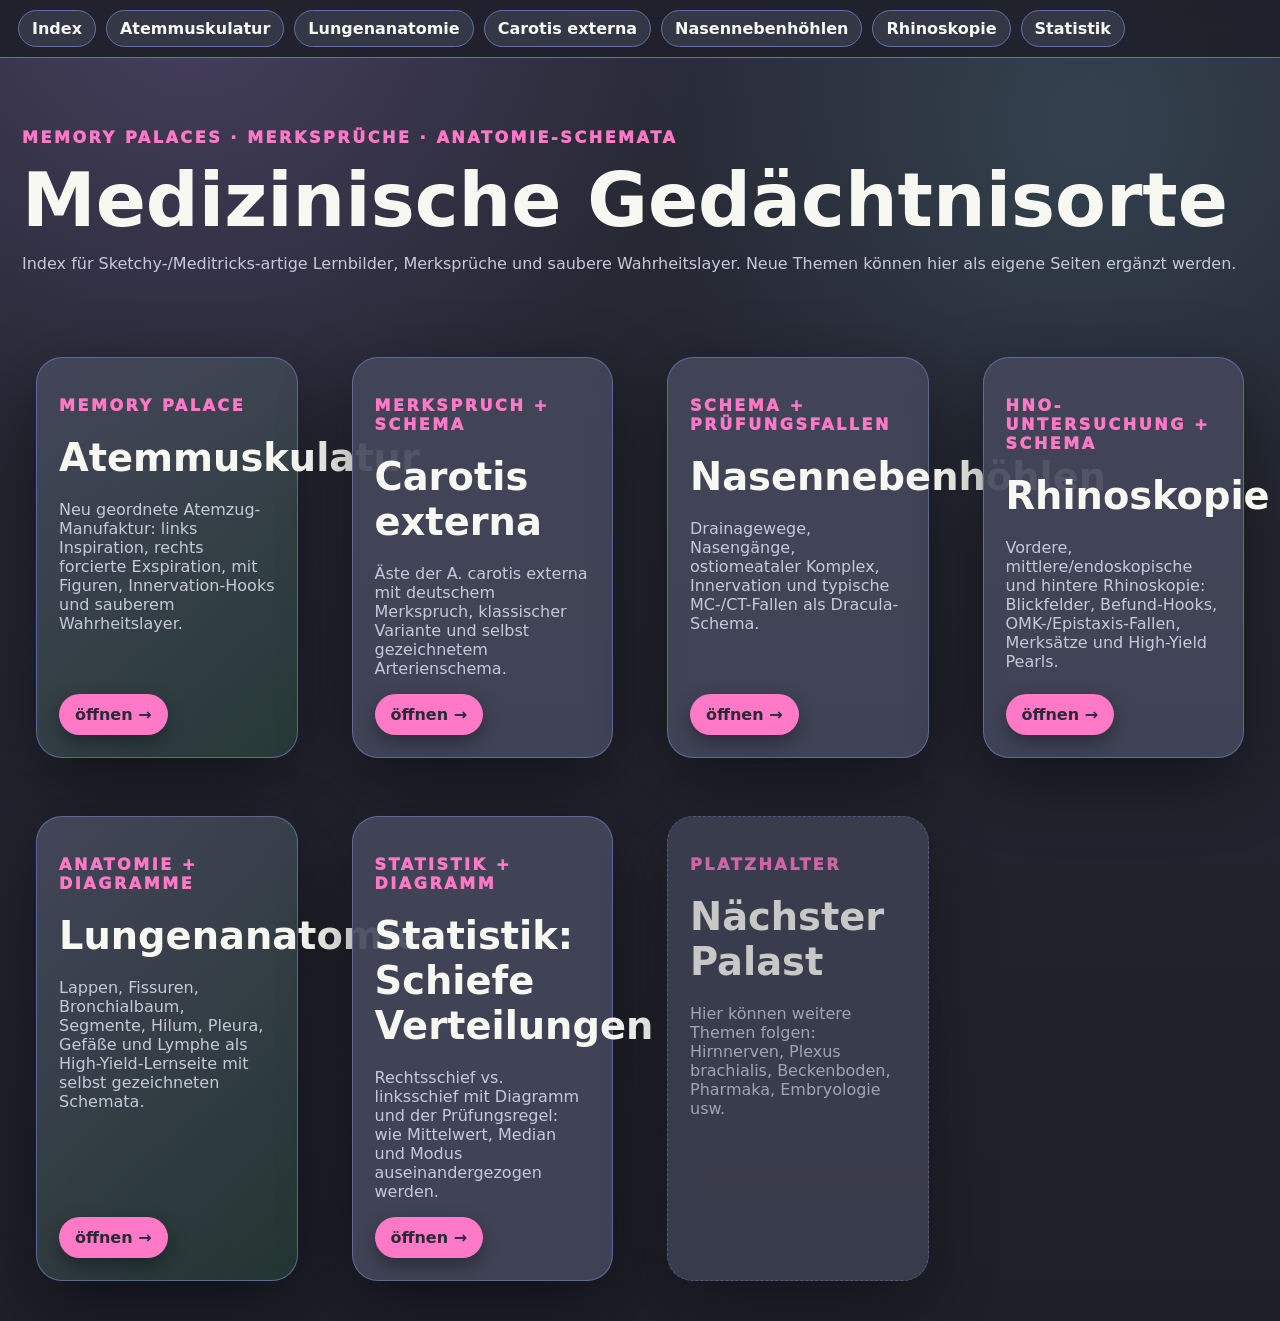
==== index.html @ 1fde22ee "Add high-yield lung anatomy page" ====
<!doctype html>
<html lang="de">
<head>
  <meta charset="utf-8">
  <meta name="viewport" content="width=device-width, initial-scale=1">
  <title>Medizinische Memory Palaces</title>
  <link rel="stylesheet" href="style.css">
</head>
<body>
<nav class="site-nav"><a href="index.html">Index</a><a href="pages/atemmuskulatur.html">Atemmuskulatur</a><a href="pages/lungenanatomie.html">Lungenanatomie</a><a href="pages/carotis-externa.html">Carotis externa</a><a href="pages/nasennebenhoehlen.html">Nasennebenhöhlen</a><a href="pages/rhinoskopie.html">Rhinoskopie</a><a href="pages/statistik-schiefe-verteilung.html">Statistik</a></nav>
<header class="home-hero">
  <p class="eyebrow">Memory Palaces · Merksprüche · Anatomie-Schemata</p>
  <h1>Medizinische Gedächtnisorte</h1>
  <p>Index für Sketchy-/Meditricks-artige Lernbilder, Merksprüche und saubere Wahrheitslayer. Neue Themen können hier als eigene Seiten ergänzt werden.</p>
</header>
<main>
  <section class="library-grid" aria-label="Memory-Palace Index">
    <article class="library-card featured">
      <p class="card-kicker">Memory Palace</p>
      <h2>Atemmuskulatur</h2>
      <p>Neu geordnete Atemzug-Manufaktur: links Inspiration, rechts forcierte Exspiration, mit Figuren, Innervation-Hooks und sauberem Wahrheitslayer.</p>
      <a class="card-link" href="pages/atemmuskulatur.html">öffnen →</a>
    </article>
    <article class="library-card">
      <p class="card-kicker">Merkspruch + Schema</p>
      <h2>Carotis externa</h2>
      <p>Äste der A. carotis externa mit deutschem Merkspruch, klassischer Variante und selbst gezeichnetem Arterienschema.</p>
      <a class="card-link" href="pages/carotis-externa.html">öffnen →</a>
    </article>
    <article class="library-card">
      <p class="card-kicker">Schema + Prüfungsfallen</p>
      <h2>Nasennebenhöhlen</h2>
      <p>Drainagewege, Nasengänge, ostiomeataler Komplex, Innervation und typische MC-/CT-Fallen als Dracula-Schema.</p>
      <a class="card-link" href="pages/nasennebenhoehlen.html">öffnen →</a>
    </article>
    <article class="library-card">
      <p class="card-kicker">HNO-Untersuchung + Schema</p>
      <h2>Rhinoskopie</h2>
      <p>Vordere, mittlere/endoskopische und hintere Rhinoskopie: Blickfelder, Befund-Hooks, OMK-/Epistaxis-Fallen, Merksätze und High-Yield Pearls.</p>
      <a class="card-link" href="pages/rhinoskopie.html">öffnen →</a>
    </article>

    <article class="library-card featured">
      <p class="card-kicker">Anatomie + Diagramme</p>
      <h2>Lungenanatomie</h2>
      <p>Lappen, Fissuren, Bronchialbaum, Segmente, Hilum, Pleura, Gefäße und Lymphe als High-Yield-Lernseite mit selbst gezeichneten Schemata.</p>
      <a class="card-link" href="pages/lungenanatomie.html">öffnen →</a>
    </article>

    <article class="library-card">
      <p class="card-kicker">Statistik + Diagramm</p>
      <h2>Statistik: Schiefe Verteilungen</h2>
      <p>Rechtsschief vs. linksschief mit Diagramm und der Prüfungsregel: wie Mittelwert, Median und Modus auseinandergezogen werden.</p>
      <a class="card-link" href="pages/statistik-schiefe-verteilung.html">öffnen →</a>
    </article>
    <article class="library-card ghost">
      <p class="card-kicker">Platzhalter</p>
      <h2>Nächster Palast</h2>
      <p>Hier können weitere Themen folgen: Hirnnerven, Plexus brachialis, Beckenboden, Pharmaka, Embryologie usw.</p>
    </article>
  </section>
</main>
</body>
</html>
---- style.css ----
:root{
  --bg:#282a36;
  --bg-2:#1e1f29;
  --surface:#44475a;
  --surface-2:#343746;
  --surface-3:#2f3140;
  --text:#f8f8f2;
  --muted:#c7c9d9;
  --comment:#6272a4;
  --cyan:#8be9fd;
  --green:#50fa7b;
  --orange:#ffb86c;
  --pink:#ff79c6;
  --purple:#bd93f9;
  --red:#ff5555;
  --yellow:#f1fa8c;
  --border:#6272a4;
  --shadow:0 22px 70px rgba(0,0,0,.45);
}
*{box-sizing:border-box}
html{scroll-behavior:smooth;background:#1e1f29;min-height:100%}
body{
  margin:0;
  min-height:100vh;
  font-family:Inter,system-ui,-apple-system,Segoe UI,sans-serif;
  background:
    radial-gradient(circle at 15% 0%, rgba(189,147,249,.20), transparent 32rem),
    radial-gradient(circle at 85% 10%, rgba(139,233,253,.13), transparent 28rem),
    linear-gradient(180deg,var(--bg),var(--bg-2));
  color:var(--text);
}
header,main{max-width:1450px;margin:auto}
header{padding:42px 22px 28px;color:var(--text)}
h1{font-size:clamp(36px,6vw,74px);line-height:1.02;margin:.1em 0;text-wrap:balance}
h2{color:var(--text);margin-top:0} h3{color:var(--cyan)}
p,li{color:var(--muted)}
a{color:var(--cyan);font-weight:800} a:hover{color:var(--pink)}
.eyebrow,.card-kicker{color:var(--pink);text-transform:uppercase;letter-spacing:.16em;font-weight:1000}
.key{display:flex;gap:14px;flex-wrap:wrap;align-items:center}.key span{color:var(--muted)}
.gdot,.mdot,.rdot,.ydot{display:inline-block;width:18px;height:18px;border-radius:50%}.gdot{background:var(--green)}.mdot{background:var(--pink)}.rdot{background:var(--red)}.ydot{background:var(--yellow)}
.site-nav{position:sticky;top:0;z-index:10;display:flex;gap:10px;flex-wrap:wrap;align-items:center;padding:10px 18px;background:rgba(30,31,41,.88);backdrop-filter:blur(10px);border-bottom:1px solid var(--comment)}
.site-nav a{color:var(--text);text-decoration:none;background:var(--surface-2);border:1px solid var(--comment);border-radius:999px;padding:8px 13px}.site-nav a:hover{background:var(--surface);border-color:var(--pink);color:var(--pink)}
section,.poster,.focus,.library-card,.exam-note,.note,.legend{background:rgba(68,71,90,.92);border:1px solid rgba(98,114,164,.85);border-radius:26px;padding:22px;margin:20px 18px;box-shadow:var(--shadow)}
.poster img{width:100%;border-radius:16px;border:3px solid var(--comment);background:var(--bg-2)}
.poster .schema-img{border-color:var(--purple);background:var(--bg-2);max-height:none;object-fit:contain}
.home-hero,.carotis-hero{padding-top:54px}.carotis-hero h1,.home-hero h1{text-wrap:balance}
.library-grid{display:grid;grid-template-columns:repeat(auto-fit,minmax(280px,1fr));gap:18px;background:transparent;border:0;box-shadow:none;padding:0}.library-card{min-height:220px;display:flex;flex-direction:column}.library-card.featured{background:linear-gradient(135deg,rgba(68,71,90,.96),rgba(80,250,123,.10))}.library-card.ghost{opacity:.78;border-style:dashed}.library-card h2{font-size:clamp(26px,3vw,42px);margin:.1em 0}.card-link{margin-top:auto;align-self:flex-start;background:var(--pink);color:#282a36!important;text-decoration:none;border-radius:999px;padding:11px 16px;box-shadow:0 8px 20px #0005}
.mnemonic-spotlight{display:grid;grid-template-columns:minmax(0,1.45fr) minmax(300px,.75fr);gap:20px;align-items:start}.mnemonic-spotlight h2{font-size:clamp(28px,4.5vw,56px);line-height:1.02;margin:.15em 0 .35em;color:var(--yellow)}.mnemonic-list{font-size:clamp(17px,1.7vw,24px);line-height:1.45;margin:0;padding-left:1.35em}.mnemonic-list b{color:var(--green)}.quote{font-size:1.25rem;font-weight:1000;color:var(--pink)}
.integrated-wrap{position:relative;line-height:0}.integrated-wrap>img{display:block}.hotspot{position:absolute;transform:translate(-50%,-50%);min-width:clamp(34px,4.2vw,64px);height:clamp(34px,4.2vw,64px);padding:0 8px;border-radius:999px;border:3px solid var(--text);background:var(--red);color:#fff;font-weight:1000;font-size:clamp(12px,1.35vw,20px);display:grid;place-items:center;box-shadow:0 0 0 4px rgba(255,85,85,.42),0 5px 18px #000b;cursor:pointer;z-index:3;line-height:1}.hotspot:hover,.hotspot.active{background:var(--pink);color:#282a36;box-shadow:0 0 0 7px #fff7,0 0 0 13px rgba(255,121,198,.36),0 8px 22px #000c;scale:1.12}.scene-legend{position:absolute;right:1.2%;bottom:1.2%;z-index:4;line-height:1.2;width:min(340px,34%);max-height:38%;overflow:auto;background:rgba(40,42,54,.90);backdrop-filter:blur(7px);border:3px solid var(--pink);border-radius:16px;padding:10px 12px;box-shadow:0 15px 45px #0009;color:var(--text);font-size:clamp(12px,1.05vw,15px)}.scene-legend b{display:block;font-size:clamp(14px,1.25vw,19px);color:var(--yellow)}.scene-legend span{display:block;margin-top:6px;color:var(--muted)}.scene-legend a{display:inline-block;margin-top:8px;color:var(--cyan);font-weight:900}.open-full{margin:.75rem 0 0}.focus{display:grid;grid-template-columns:1fr;gap:18px}.zone{display:inline-block;background:var(--surface-2);border:1px solid var(--comment);border-radius:999px;padding:.25rem .65rem;color:var(--cyan);font-weight:900}
table{width:100%;border-collapse:collapse;overflow:hidden;border-radius:16px;background:var(--surface-3)}.legend{overflow-x:auto}th,td{padding:12px 14px;border-bottom:1px solid rgba(98,114,164,.45);vertical-align:top}th{text-align:left;color:var(--yellow);background:#343746}td{color:var(--muted)}td b{color:var(--text)}tr.active,tr:hover{background:rgba(139,233,253,.08)}
.topo-note ul{padding-left:1.35rem}.topo-note li{margin:.55rem 0}.exam-note{background:rgba(52,55,70,.9)}
@media(max-width:760px){.mnemonic-spotlight{grid-template-columns:1fr}.scene-legend{position:static;width:auto;max-height:none;margin-top:10px;border-radius:14px}.integrated-wrap{line-height:normal}.hotspot{min-width:32px;height:32px;font-size:12px}.poster,.focus,section{margin:14px 10px;padding:16px}}
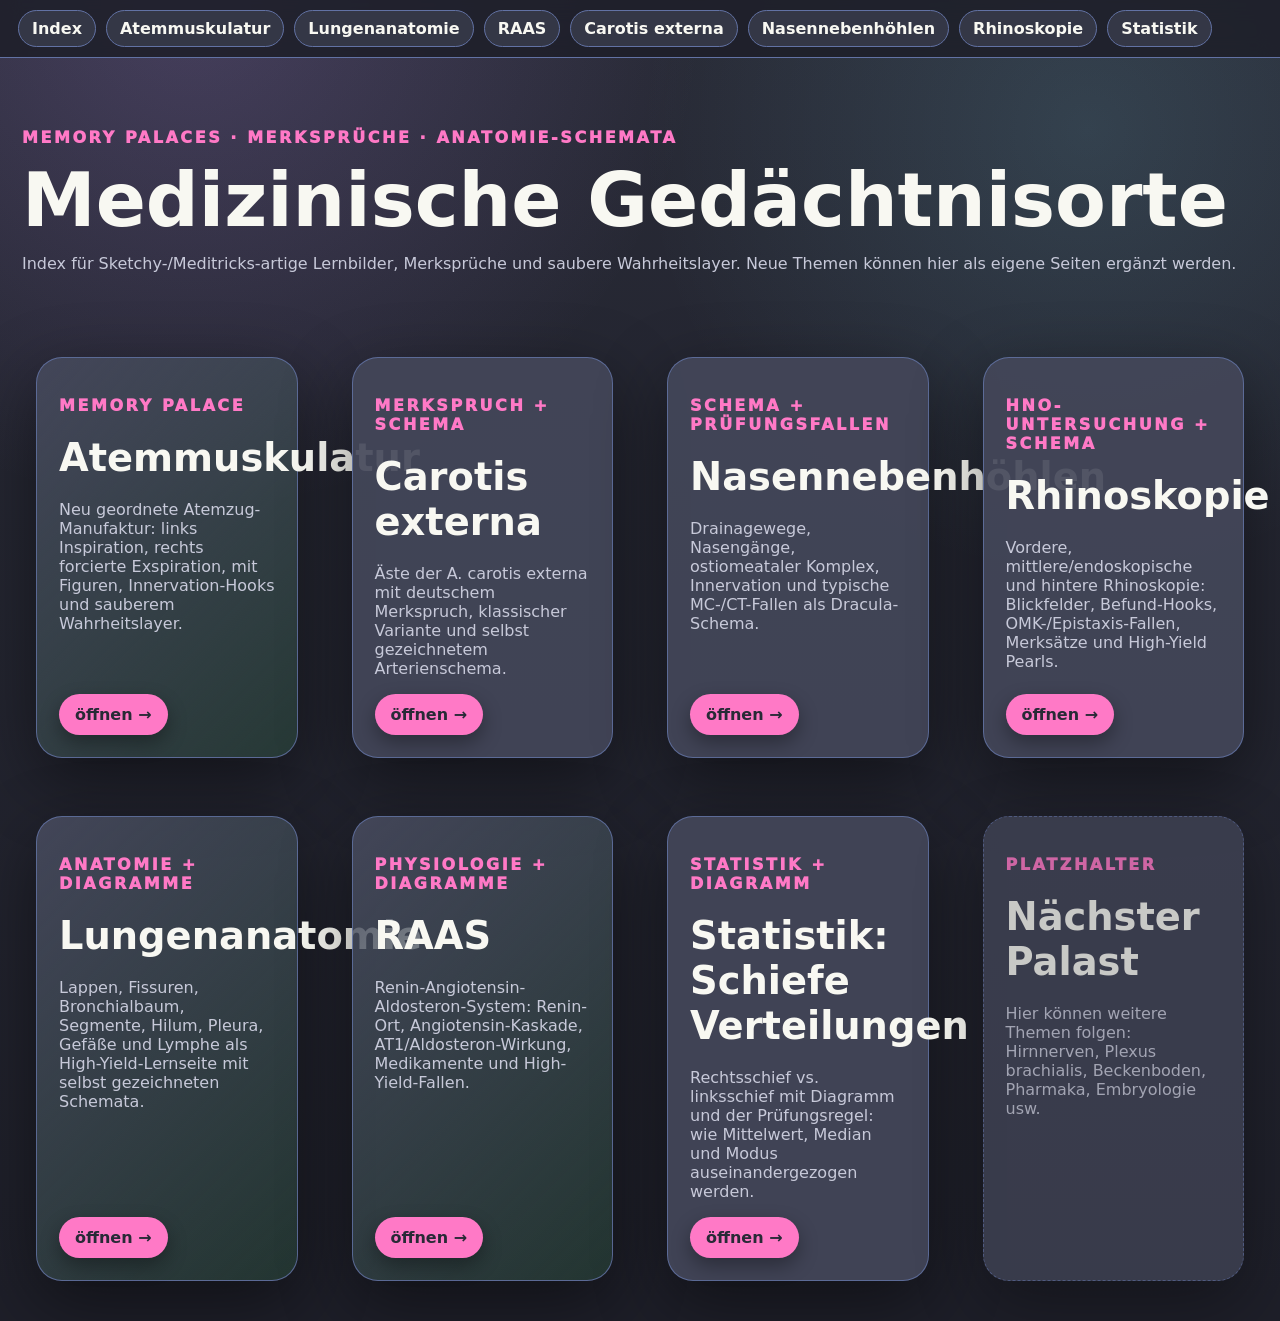
==== commit 9322de6c: "Add high-yield RAAS page" ====
--- a/index.html
+++ b/index.html
@@ -7,7 +7,7 @@
   <link rel="stylesheet" href="style.css">
 </head>
 <body>
-<nav class="site-nav"><a href="index.html">Index</a><a href="pages/atemmuskulatur.html">Atemmuskulatur</a><a href="pages/lungenanatomie.html">Lungenanatomie</a><a href="pages/carotis-externa.html">Carotis externa</a><a href="pages/nasennebenhoehlen.html">Nasennebenhöhlen</a><a href="pages/rhinoskopie.html">Rhinoskopie</a><a href="pages/statistik-schiefe-verteilung.html">Statistik</a></nav>
+<nav class="site-nav"><a href="index.html">Index</a><a href="pages/atemmuskulatur.html">Atemmuskulatur</a><a href="pages/lungenanatomie.html">Lungenanatomie</a><a href="pages/raas.html">RAAS</a><a href="pages/carotis-externa.html">Carotis externa</a><a href="pages/nasennebenhoehlen.html">Nasennebenhöhlen</a><a href="pages/rhinoskopie.html">Rhinoskopie</a><a href="pages/statistik-schiefe-verteilung.html">Statistik</a></nav>
 <header class="home-hero">
   <p class="eyebrow">Memory Palaces · Merksprüche · Anatomie-Schemata</p>
   <h1>Medizinische Gedächtnisorte</h1>
@@ -47,6 +47,13 @@
       <a class="card-link" href="pages/lungenanatomie.html">öffnen →</a>
     </article>
 
+    <article class="library-card featured">
+      <p class="card-kicker">Physiologie + Diagramme</p>
+      <h2>RAAS</h2>
+      <p>Renin-Angiotensin-Aldosteron-System: Renin-Ort, Angiotensin-Kaskade, AT1/Aldosteron-Wirkung, Medikamente und High-Yield-Fallen.</p>
+      <a class="card-link" href="pages/raas.html">öffnen →</a>
+    </article>
+
     <article class="library-card">
       <p class="card-kicker">Statistik + Diagramm</p>
       <h2>Statistik: Schiefe Verteilungen</h2>
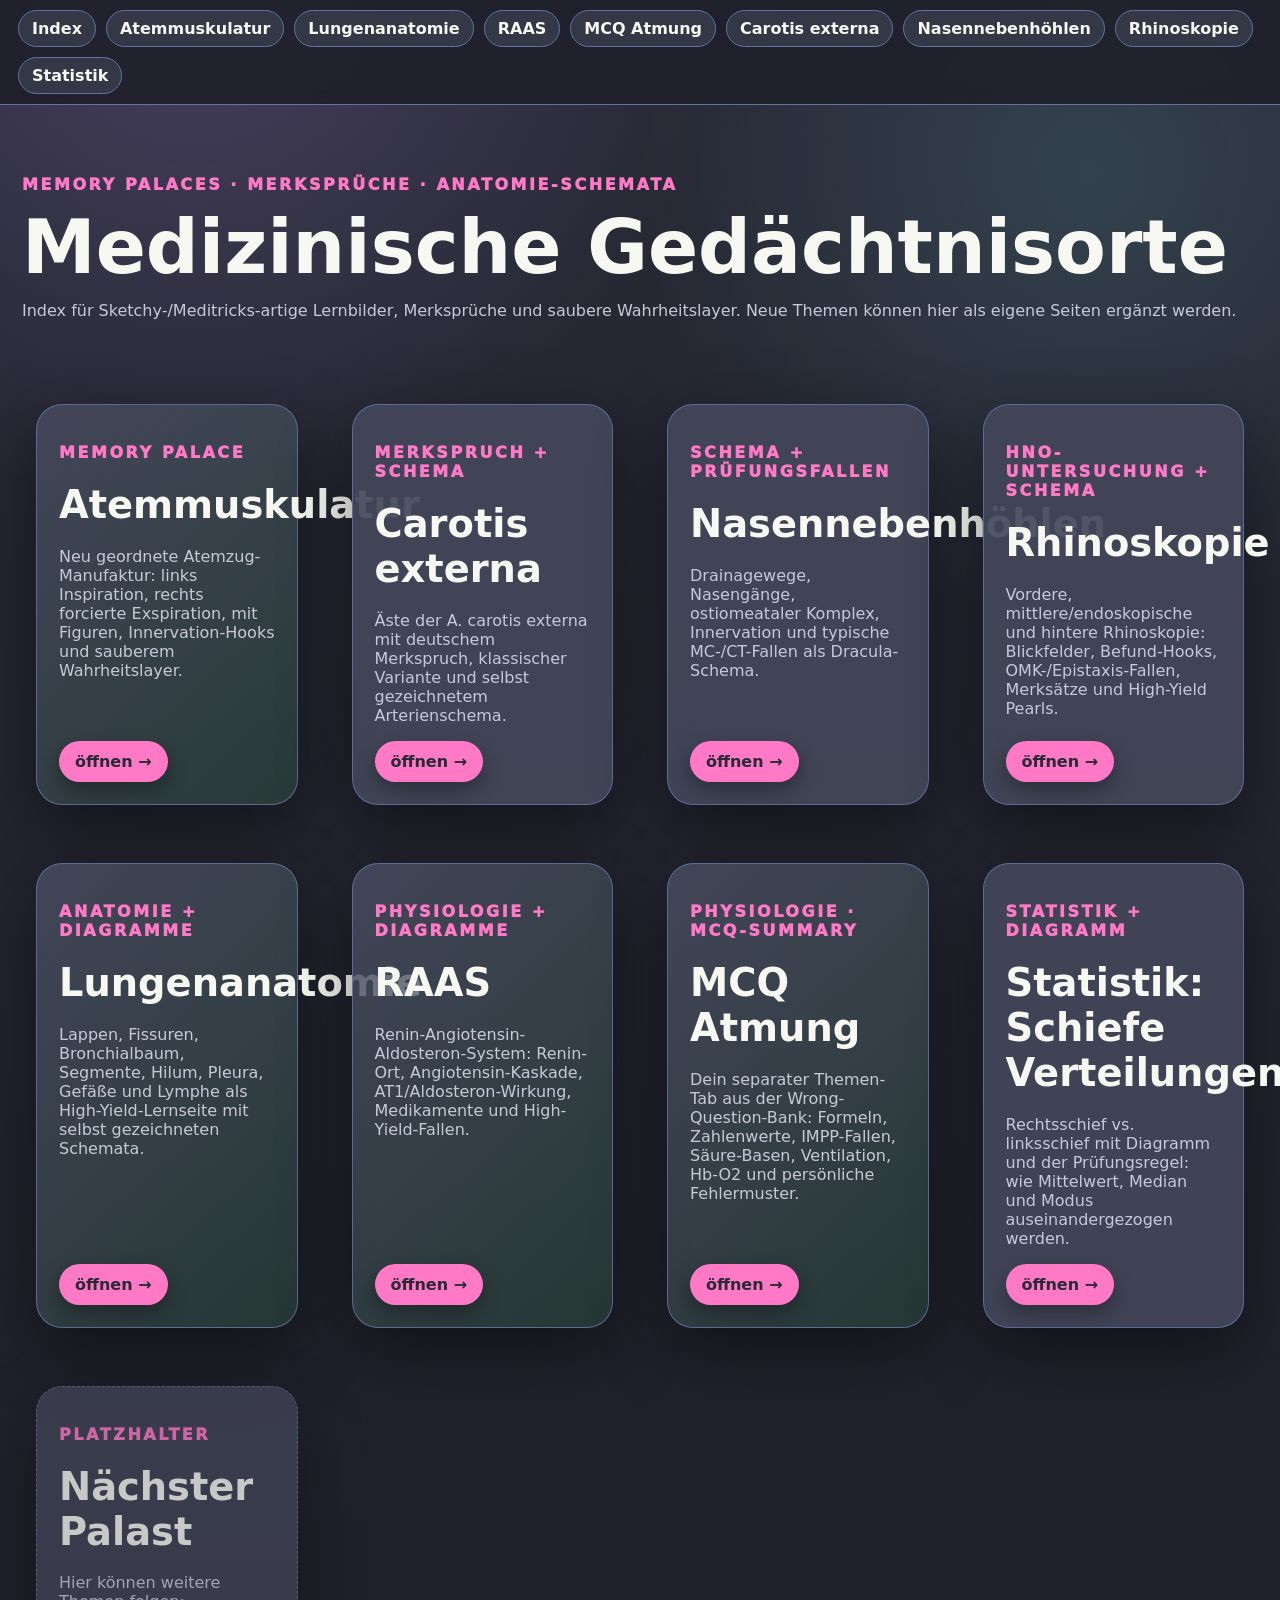
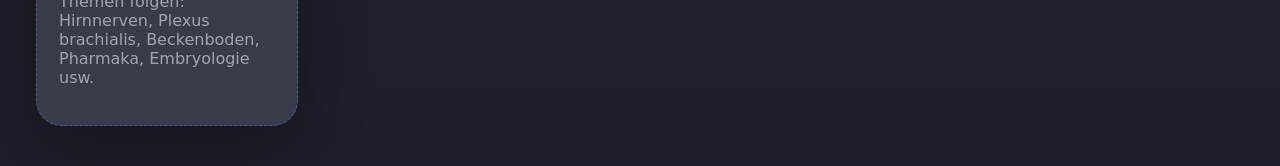
==== commit 905c7e92: "Add MCQ physiology respiration summary page" ====
--- a/index.html
+++ b/index.html
@@ -7,7 +7,7 @@
   <link rel="stylesheet" href="style.css">
 </head>
 <body>
-<nav class="site-nav"><a href="index.html">Index</a><a href="pages/atemmuskulatur.html">Atemmuskulatur</a><a href="pages/lungenanatomie.html">Lungenanatomie</a><a href="pages/raas.html">RAAS</a><a href="pages/carotis-externa.html">Carotis externa</a><a href="pages/nasennebenhoehlen.html">Nasennebenhöhlen</a><a href="pages/rhinoskopie.html">Rhinoskopie</a><a href="pages/statistik-schiefe-verteilung.html">Statistik</a></nav>
+<nav class="site-nav"><a href="index.html">Index</a><a href="pages/atemmuskulatur.html">Atemmuskulatur</a><a href="pages/lungenanatomie.html">Lungenanatomie</a><a href="pages/raas.html">RAAS</a><a href="pages/mcq-physiologie-atmung.html">MCQ Atmung</a><a href="pages/carotis-externa.html">Carotis externa</a><a href="pages/nasennebenhoehlen.html">Nasennebenhöhlen</a><a href="pages/rhinoskopie.html">Rhinoskopie</a><a href="pages/statistik-schiefe-verteilung.html">Statistik</a></nav>
 <header class="home-hero">
   <p class="eyebrow">Memory Palaces · Merksprüche · Anatomie-Schemata</p>
   <h1>Medizinische Gedächtnisorte</h1>
@@ -54,6 +54,13 @@
       <a class="card-link" href="pages/raas.html">öffnen →</a>
     </article>
 
+    <article class="library-card featured">
+      <p class="card-kicker">Physiologie · MCQ-Summary</p>
+      <h2>MCQ Atmung</h2>
+      <p>Dein separater Themen-Tab aus der Wrong-Question-Bank: Formeln, Zahlenwerte, IMPP-Fallen, Säure-Basen, Ventilation, Hb-O2 und persönliche Fehlermuster.</p>
+      <a class="card-link" href="pages/mcq-physiologie-atmung.html">öffnen →</a>
+    </article>
+
     <article class="library-card">
       <p class="card-kicker">Statistik + Diagramm</p>
       <h2>Statistik: Schiefe Verteilungen</h2>
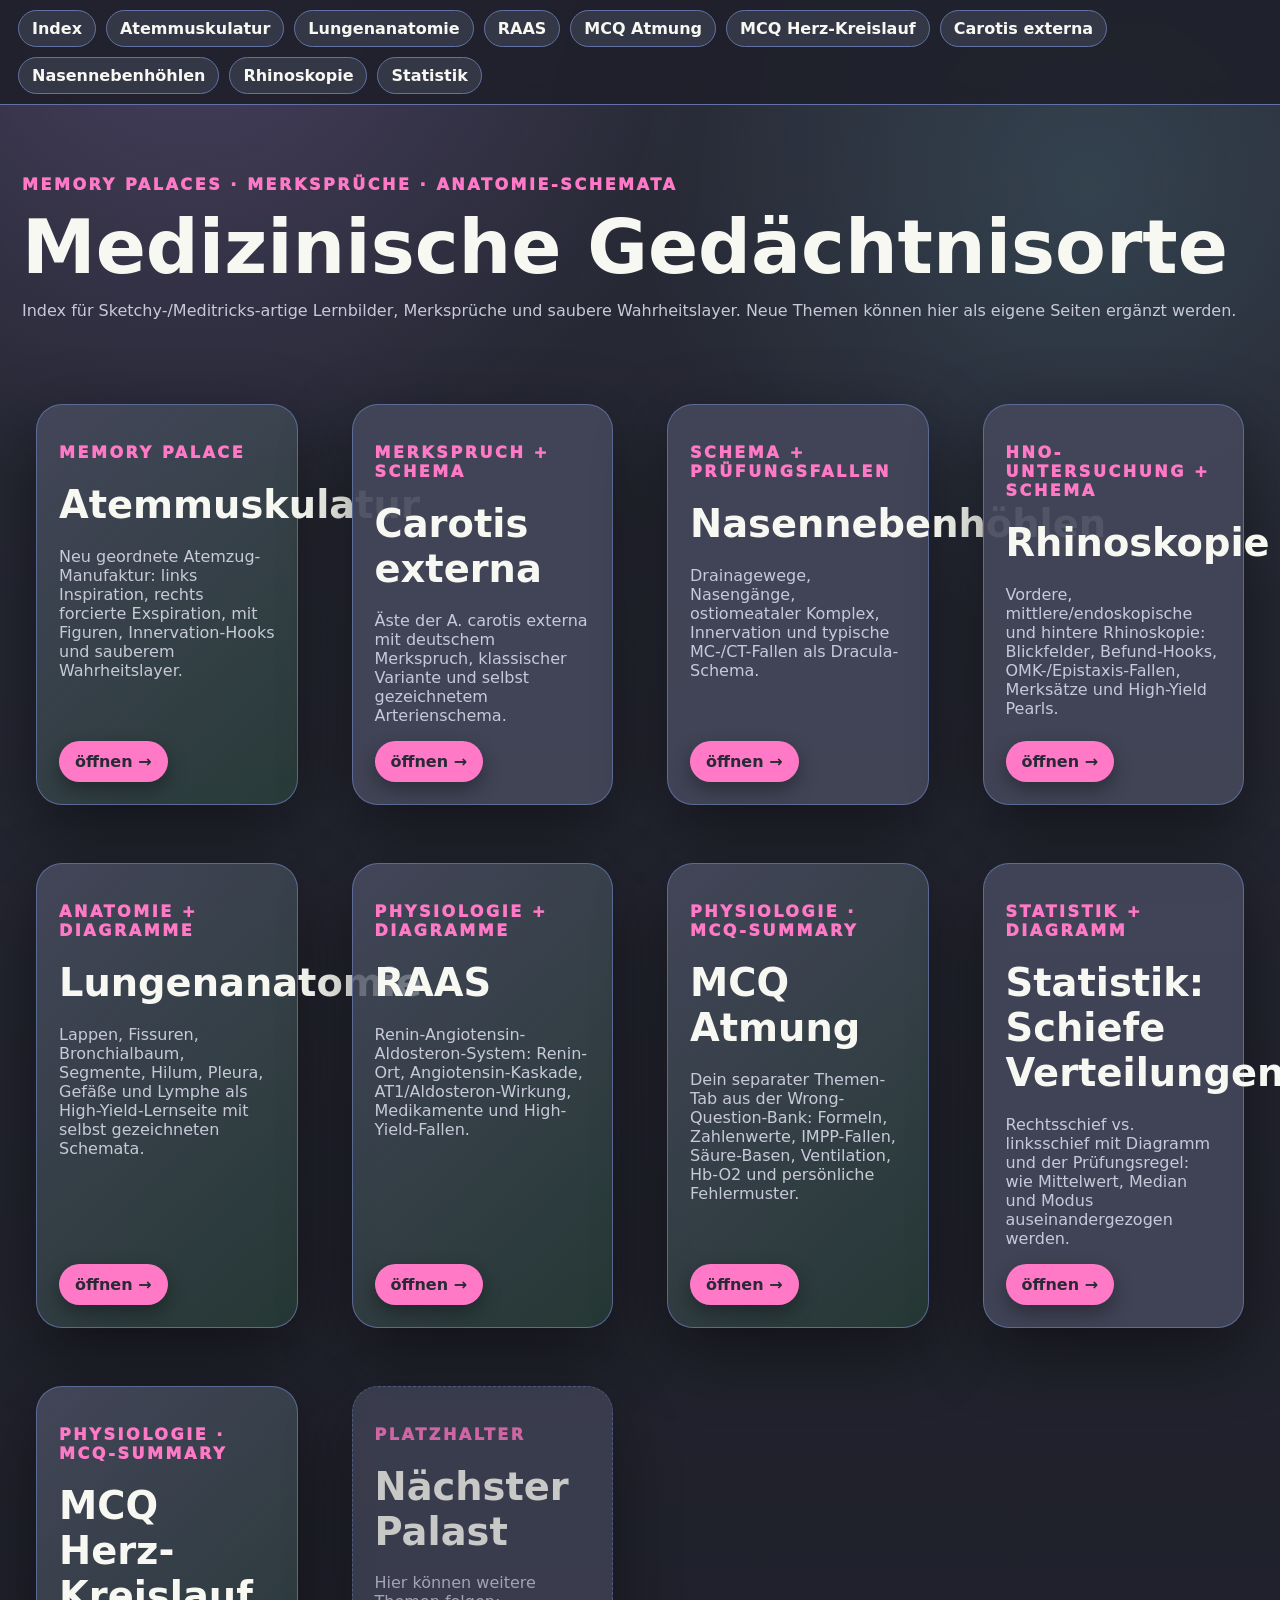
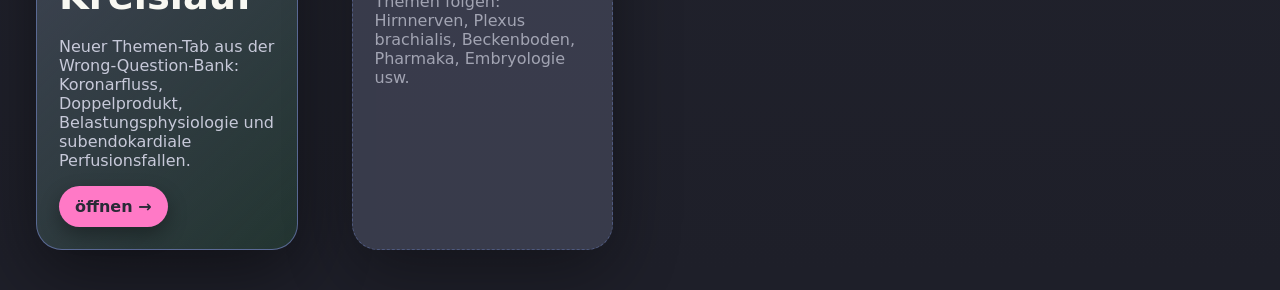
==== commit dddc832e: "Update MCQ physiology summary pages" ====
--- a/index.html
+++ b/index.html
@@ -7,7 +7,7 @@
   <link rel="stylesheet" href="style.css">
 </head>
 <body>
-<nav class="site-nav"><a href="index.html">Index</a><a href="pages/atemmuskulatur.html">Atemmuskulatur</a><a href="pages/lungenanatomie.html">Lungenanatomie</a><a href="pages/raas.html">RAAS</a><a href="pages/mcq-physiologie-atmung.html">MCQ Atmung</a><a href="pages/carotis-externa.html">Carotis externa</a><a href="pages/nasennebenhoehlen.html">Nasennebenhöhlen</a><a href="pages/rhinoskopie.html">Rhinoskopie</a><a href="pages/statistik-schiefe-verteilung.html">Statistik</a></nav>
+<nav class="site-nav"><a href="index.html">Index</a><a href="pages/atemmuskulatur.html">Atemmuskulatur</a><a href="pages/lungenanatomie.html">Lungenanatomie</a><a href="pages/raas.html">RAAS</a><a href="pages/mcq-physiologie-atmung.html">MCQ Atmung</a><a href="pages/mcq-physiologie-herz-kreislauf.html">MCQ Herz-Kreislauf</a><a href="pages/carotis-externa.html">Carotis externa</a><a href="pages/nasennebenhoehlen.html">Nasennebenhöhlen</a><a href="pages/rhinoskopie.html">Rhinoskopie</a><a href="pages/statistik-schiefe-verteilung.html">Statistik</a></nav>
 <header class="home-hero">
   <p class="eyebrow">Memory Palaces · Merksprüche · Anatomie-Schemata</p>
   <h1>Medizinische Gedächtnisorte</h1>
@@ -67,6 +67,13 @@
       <p>Rechtsschief vs. linksschief mit Diagramm und der Prüfungsregel: wie Mittelwert, Median und Modus auseinandergezogen werden.</p>
       <a class="card-link" href="pages/statistik-schiefe-verteilung.html">öffnen →</a>
     </article>
+
+    <article class="library-card featured">
+      <p class="card-kicker">Physiologie · MCQ-Summary</p>
+      <h2>MCQ Herz-Kreislauf</h2>
+      <p>Neuer Themen-Tab aus der Wrong-Question-Bank: Koronarfluss, Doppelprodukt, Belastungsphysiologie und subendokardiale Perfusionsfallen.</p>
+      <a class="card-link" href="pages/mcq-physiologie-herz-kreislauf.html">öffnen →</a>
+    </article>
     <article class="library-card ghost">
       <p class="card-kicker">Platzhalter</p>
       <h2>Nächster Palast</h2>
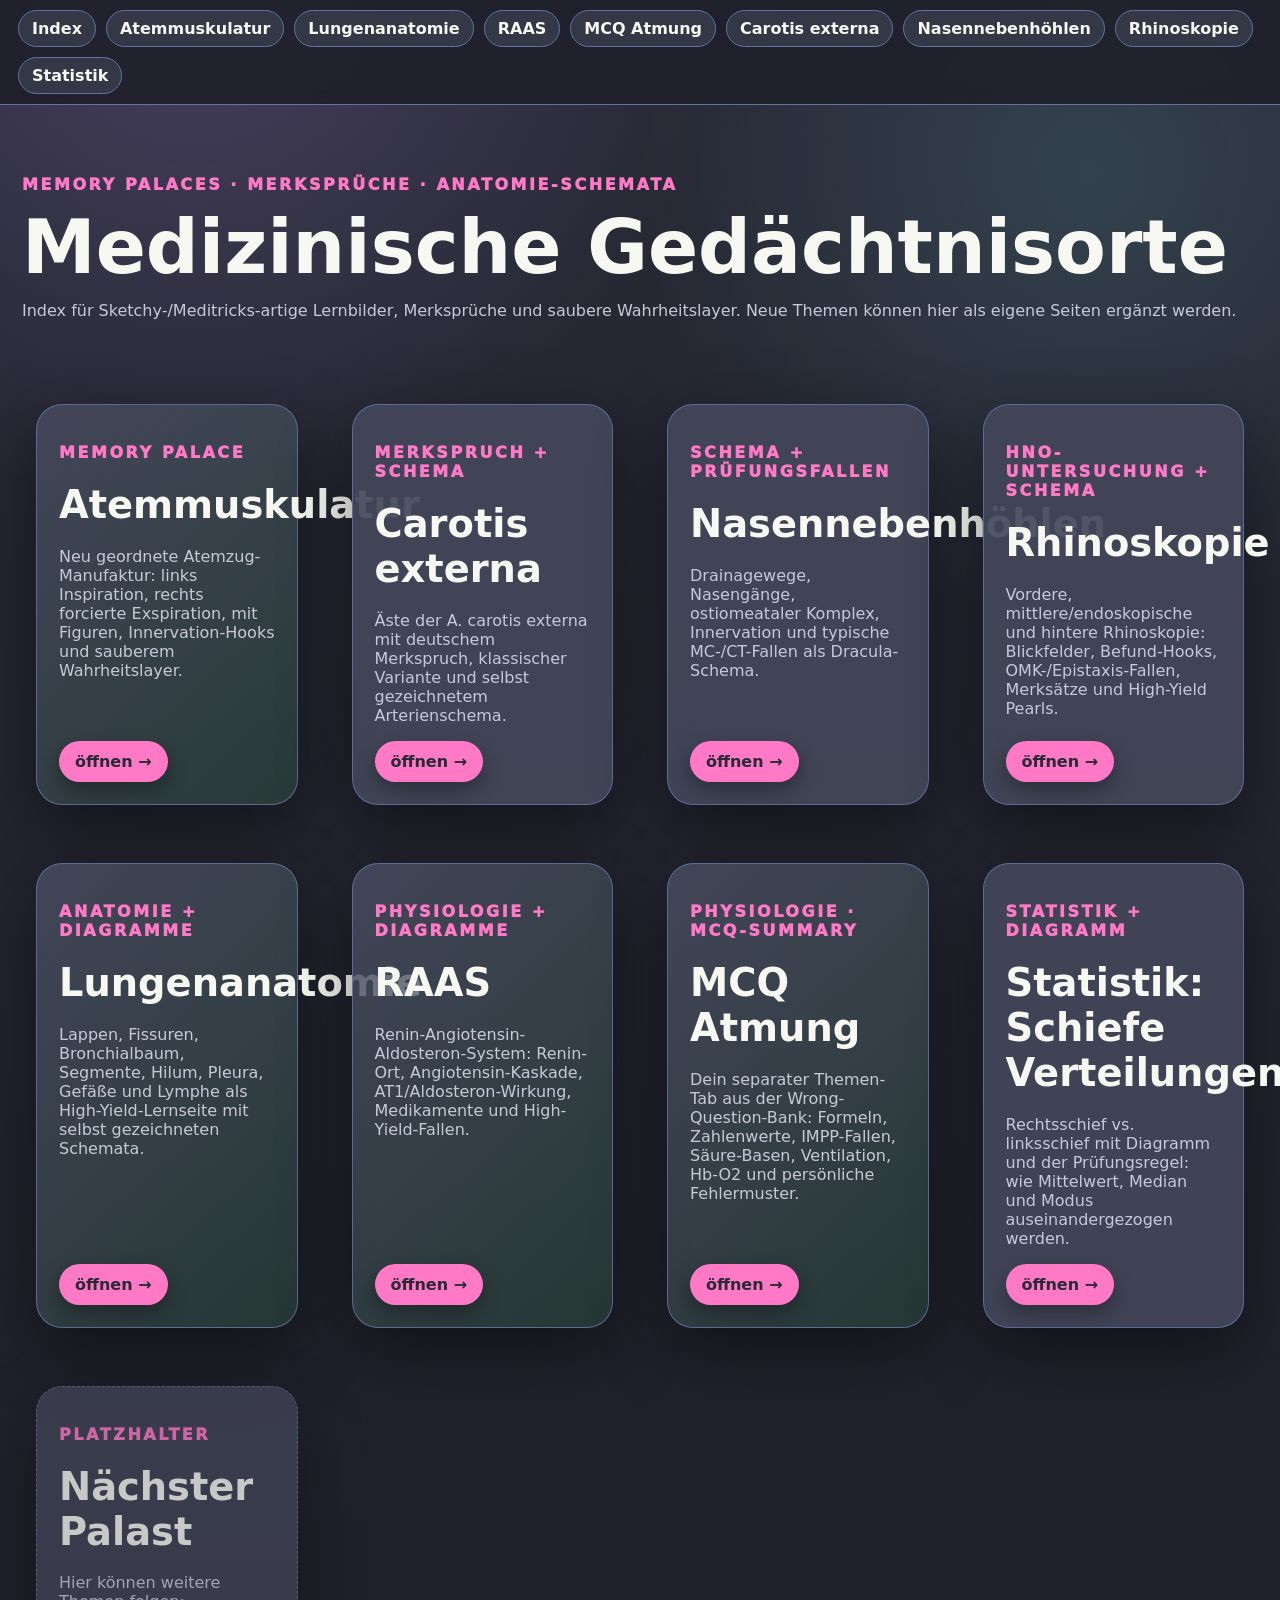
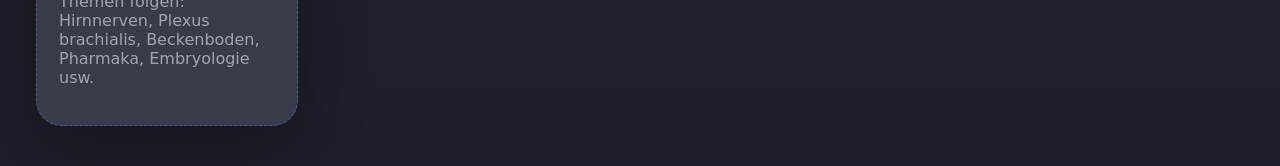
==== commit da8b4182: "Merge MCQ items into Atmung tab with screenshots" ====
--- a/index.html
+++ b/index.html
@@ -7,7 +7,7 @@
   <link rel="stylesheet" href="style.css">
 </head>
 <body>
-<nav class="site-nav"><a href="index.html">Index</a><a href="pages/atemmuskulatur.html">Atemmuskulatur</a><a href="pages/lungenanatomie.html">Lungenanatomie</a><a href="pages/raas.html">RAAS</a><a href="pages/mcq-physiologie-atmung.html">MCQ Atmung</a><a href="pages/mcq-physiologie-herz-kreislauf.html">MCQ Herz-Kreislauf</a><a href="pages/carotis-externa.html">Carotis externa</a><a href="pages/nasennebenhoehlen.html">Nasennebenhöhlen</a><a href="pages/rhinoskopie.html">Rhinoskopie</a><a href="pages/statistik-schiefe-verteilung.html">Statistik</a></nav>
+<nav class="site-nav"><a href="index.html">Index</a><a href="pages/atemmuskulatur.html">Atemmuskulatur</a><a href="pages/lungenanatomie.html">Lungenanatomie</a><a href="pages/raas.html">RAAS</a><a href="pages/mcq-physiologie-atmung.html">MCQ Atmung</a><a href="pages/carotis-externa.html">Carotis externa</a><a href="pages/nasennebenhoehlen.html">Nasennebenhöhlen</a><a href="pages/rhinoskopie.html">Rhinoskopie</a><a href="pages/statistik-schiefe-verteilung.html">Statistik</a></nav>
 <header class="home-hero">
   <p class="eyebrow">Memory Palaces · Merksprüche · Anatomie-Schemata</p>
   <h1>Medizinische Gedächtnisorte</h1>
@@ -67,13 +67,6 @@
       <p>Rechtsschief vs. linksschief mit Diagramm und der Prüfungsregel: wie Mittelwert, Median und Modus auseinandergezogen werden.</p>
       <a class="card-link" href="pages/statistik-schiefe-verteilung.html">öffnen →</a>
     </article>
-
-    <article class="library-card featured">
-      <p class="card-kicker">Physiologie · MCQ-Summary</p>
-      <h2>MCQ Herz-Kreislauf</h2>
-      <p>Neuer Themen-Tab aus der Wrong-Question-Bank: Koronarfluss, Doppelprodukt, Belastungsphysiologie und subendokardiale Perfusionsfallen.</p>
-      <a class="card-link" href="pages/mcq-physiologie-herz-kreislauf.html">öffnen →</a>
-    </article>
     <article class="library-card ghost">
       <p class="card-kicker">Platzhalter</p>
       <h2>Nächster Palast</h2>
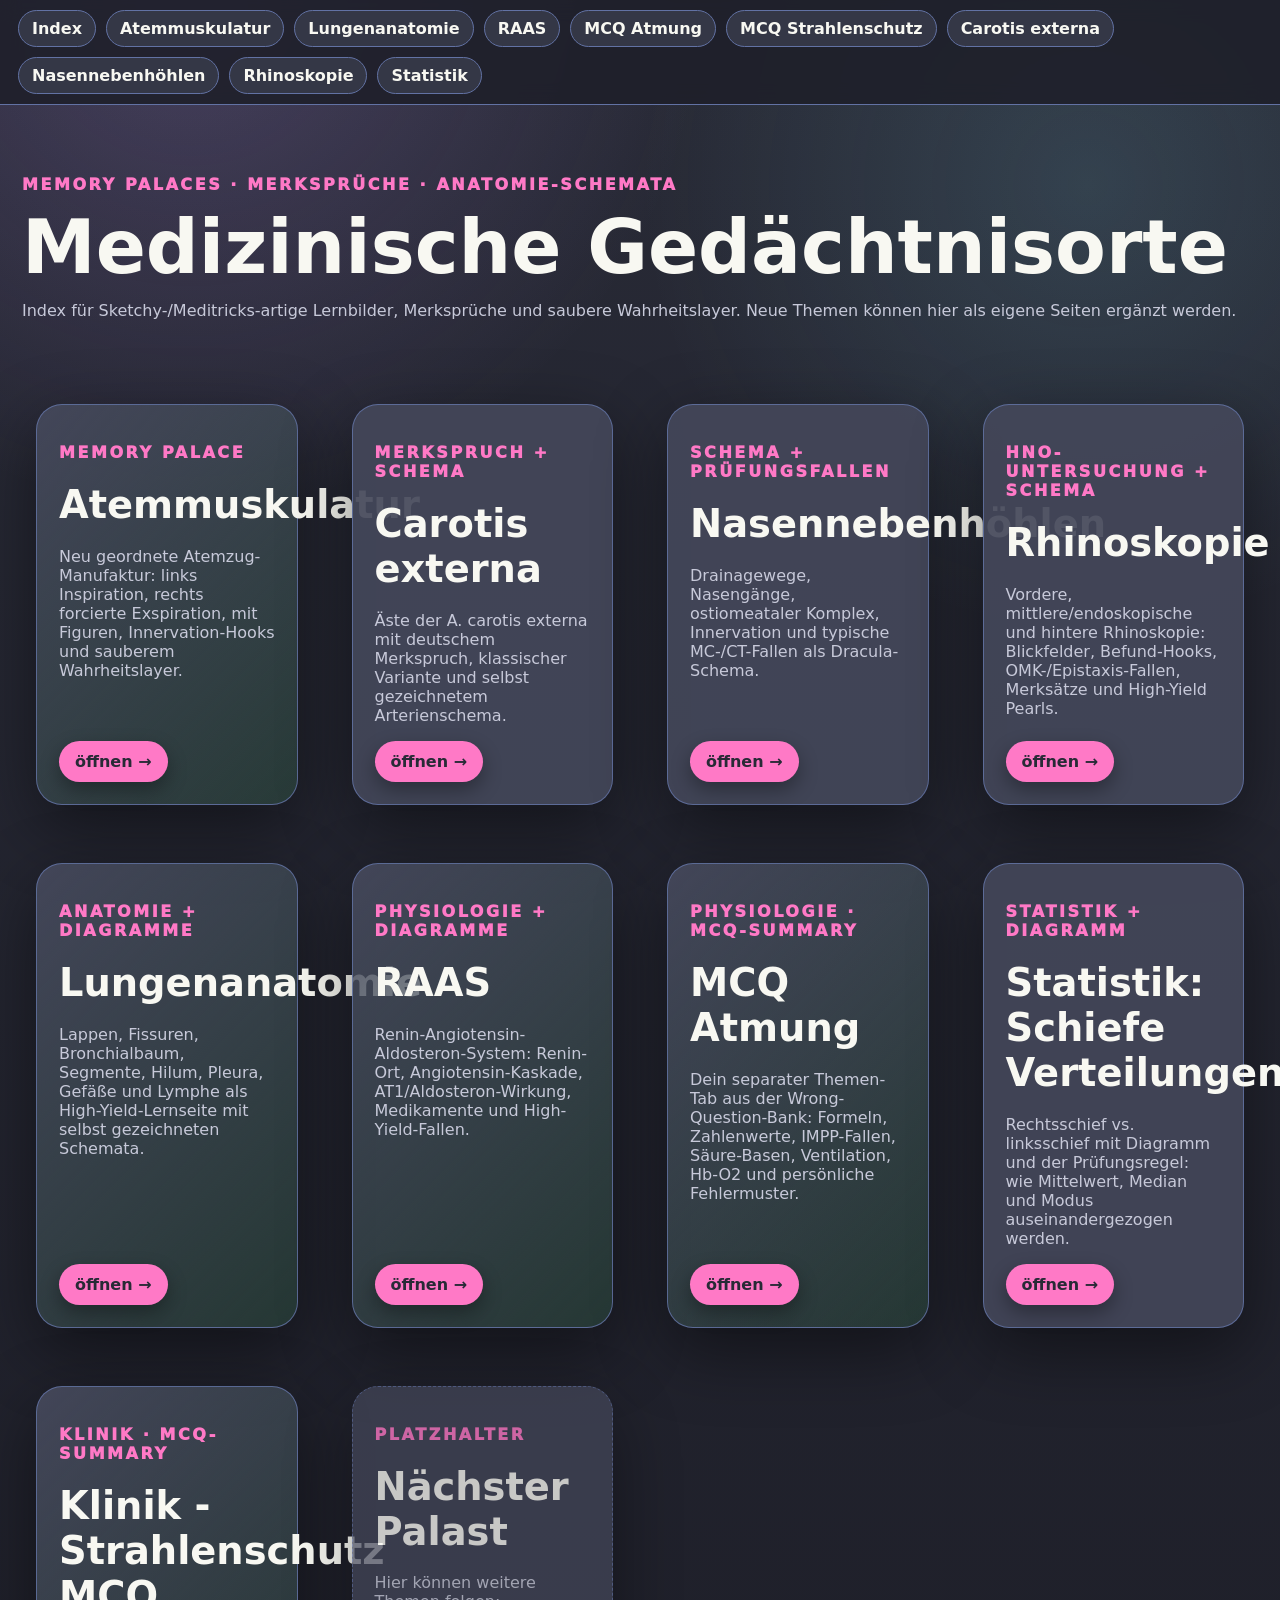
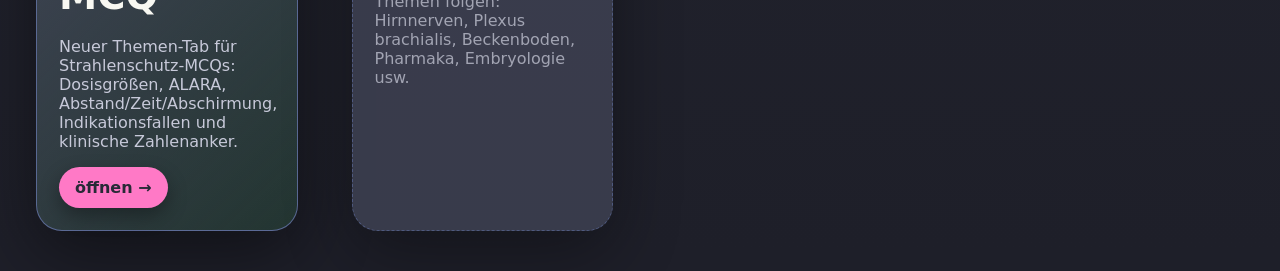
==== commit d775d812: "Add Klinik Strahlenschutz MCQ tab" ====
--- a/index.html
+++ b/index.html
@@ -7,7 +7,7 @@
   <link rel="stylesheet" href="style.css">
 </head>
 <body>
-<nav class="site-nav"><a href="index.html">Index</a><a href="pages/atemmuskulatur.html">Atemmuskulatur</a><a href="pages/lungenanatomie.html">Lungenanatomie</a><a href="pages/raas.html">RAAS</a><a href="pages/mcq-physiologie-atmung.html">MCQ Atmung</a><a href="pages/carotis-externa.html">Carotis externa</a><a href="pages/nasennebenhoehlen.html">Nasennebenhöhlen</a><a href="pages/rhinoskopie.html">Rhinoskopie</a><a href="pages/statistik-schiefe-verteilung.html">Statistik</a></nav>
+<nav class="site-nav"><a href="index.html">Index</a><a href="pages/atemmuskulatur.html">Atemmuskulatur</a><a href="pages/lungenanatomie.html">Lungenanatomie</a><a href="pages/raas.html">RAAS</a><a href="pages/mcq-physiologie-atmung.html">MCQ Atmung</a><a href="pages/mcq-klinik-strahlenschutz.html">MCQ Strahlenschutz</a><a href="pages/carotis-externa.html">Carotis externa</a><a href="pages/nasennebenhoehlen.html">Nasennebenhöhlen</a><a href="pages/rhinoskopie.html">Rhinoskopie</a><a href="pages/statistik-schiefe-verteilung.html">Statistik</a></nav>
 <header class="home-hero">
   <p class="eyebrow">Memory Palaces · Merksprüche · Anatomie-Schemata</p>
   <h1>Medizinische Gedächtnisorte</h1>
@@ -67,6 +67,13 @@
       <p>Rechtsschief vs. linksschief mit Diagramm und der Prüfungsregel: wie Mittelwert, Median und Modus auseinandergezogen werden.</p>
       <a class="card-link" href="pages/statistik-schiefe-verteilung.html">öffnen →</a>
     </article>
+
+    <article class="library-card featured">
+      <p class="card-kicker">Klinik · MCQ-Summary</p>
+      <h2>Klinik - Strahlenschutz MCQ</h2>
+      <p>Neuer Themen-Tab für Strahlenschutz-MCQs: Dosisgrößen, ALARA, Abstand/Zeit/Abschirmung, Indikationsfallen und klinische Zahlenanker.</p>
+      <a class="card-link" href="pages/mcq-klinik-strahlenschutz.html">öffnen →</a>
+    </article>
     <article class="library-card ghost">
       <p class="card-kicker">Platzhalter</p>
       <h2>Nächster Palast</h2>
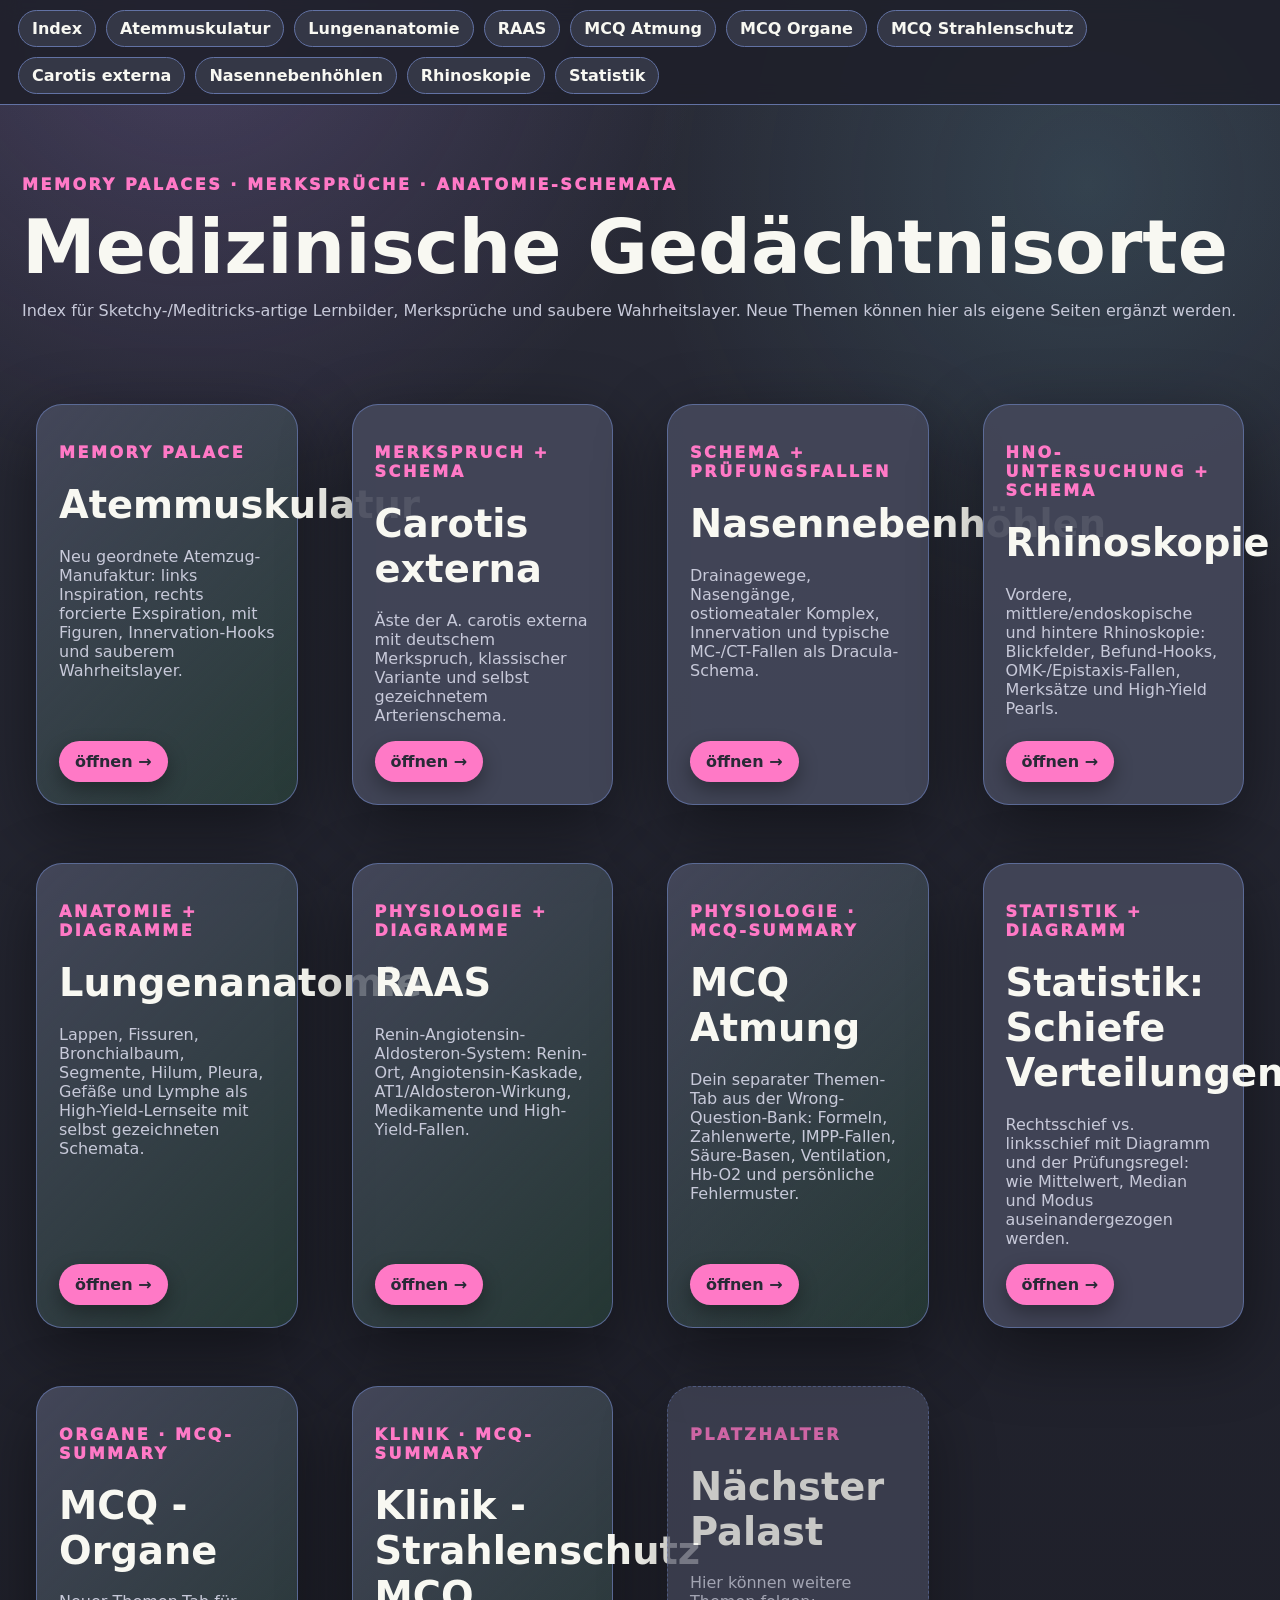
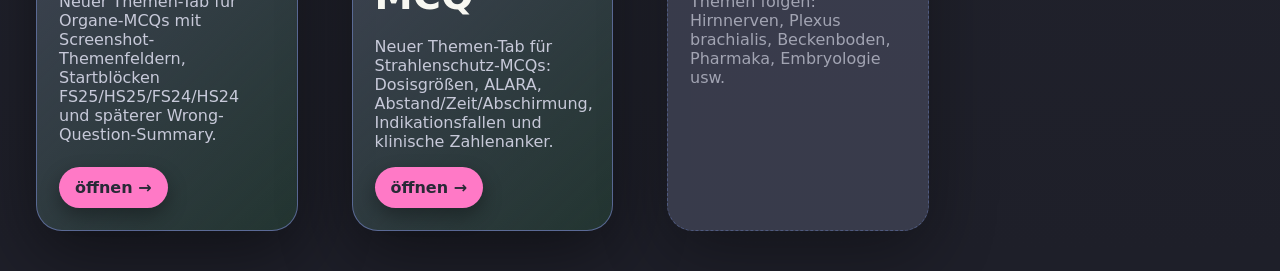
==== commit e26ac2d5: "Add MCQ Organe tab" ====
--- a/index.html
+++ b/index.html
@@ -7,7 +7,7 @@
   <link rel="stylesheet" href="style.css">
 </head>
 <body>
-<nav class="site-nav"><a href="index.html">Index</a><a href="pages/atemmuskulatur.html">Atemmuskulatur</a><a href="pages/lungenanatomie.html">Lungenanatomie</a><a href="pages/raas.html">RAAS</a><a href="pages/mcq-physiologie-atmung.html">MCQ Atmung</a><a href="pages/mcq-klinik-strahlenschutz.html">MCQ Strahlenschutz</a><a href="pages/carotis-externa.html">Carotis externa</a><a href="pages/nasennebenhoehlen.html">Nasennebenhöhlen</a><a href="pages/rhinoskopie.html">Rhinoskopie</a><a href="pages/statistik-schiefe-verteilung.html">Statistik</a></nav>
+<nav class="site-nav"><a href="index.html">Index</a><a href="pages/atemmuskulatur.html">Atemmuskulatur</a><a href="pages/lungenanatomie.html">Lungenanatomie</a><a href="pages/raas.html">RAAS</a><a href="pages/mcq-physiologie-atmung.html">MCQ Atmung</a><a href="pages/mcq-organe.html">MCQ Organe</a><a href="pages/mcq-klinik-strahlenschutz.html">MCQ Strahlenschutz</a><a href="pages/carotis-externa.html">Carotis externa</a><a href="pages/nasennebenhoehlen.html">Nasennebenhöhlen</a><a href="pages/rhinoskopie.html">Rhinoskopie</a><a href="pages/statistik-schiefe-verteilung.html">Statistik</a></nav>
 <header class="home-hero">
   <p class="eyebrow">Memory Palaces · Merksprüche · Anatomie-Schemata</p>
   <h1>Medizinische Gedächtnisorte</h1>
@@ -68,6 +68,13 @@
       <a class="card-link" href="pages/statistik-schiefe-verteilung.html">öffnen →</a>
     </article>
 
+
+    <article class="library-card featured">
+      <p class="card-kicker">Organe · MCQ-Summary</p>
+      <h2>MCQ - Organe</h2>
+      <p>Neuer Themen-Tab für Organe-MCQs mit Screenshot-Themenfeldern, Startblöcken FS25/HS25/FS24/HS24 und späterer Wrong-Question-Summary.</p>
+      <a class="card-link" href="pages/mcq-organe.html">öffnen →</a>
+    </article>
     <article class="library-card featured">
       <p class="card-kicker">Klinik · MCQ-Summary</p>
       <h2>Klinik - Strahlenschutz MCQ</h2>
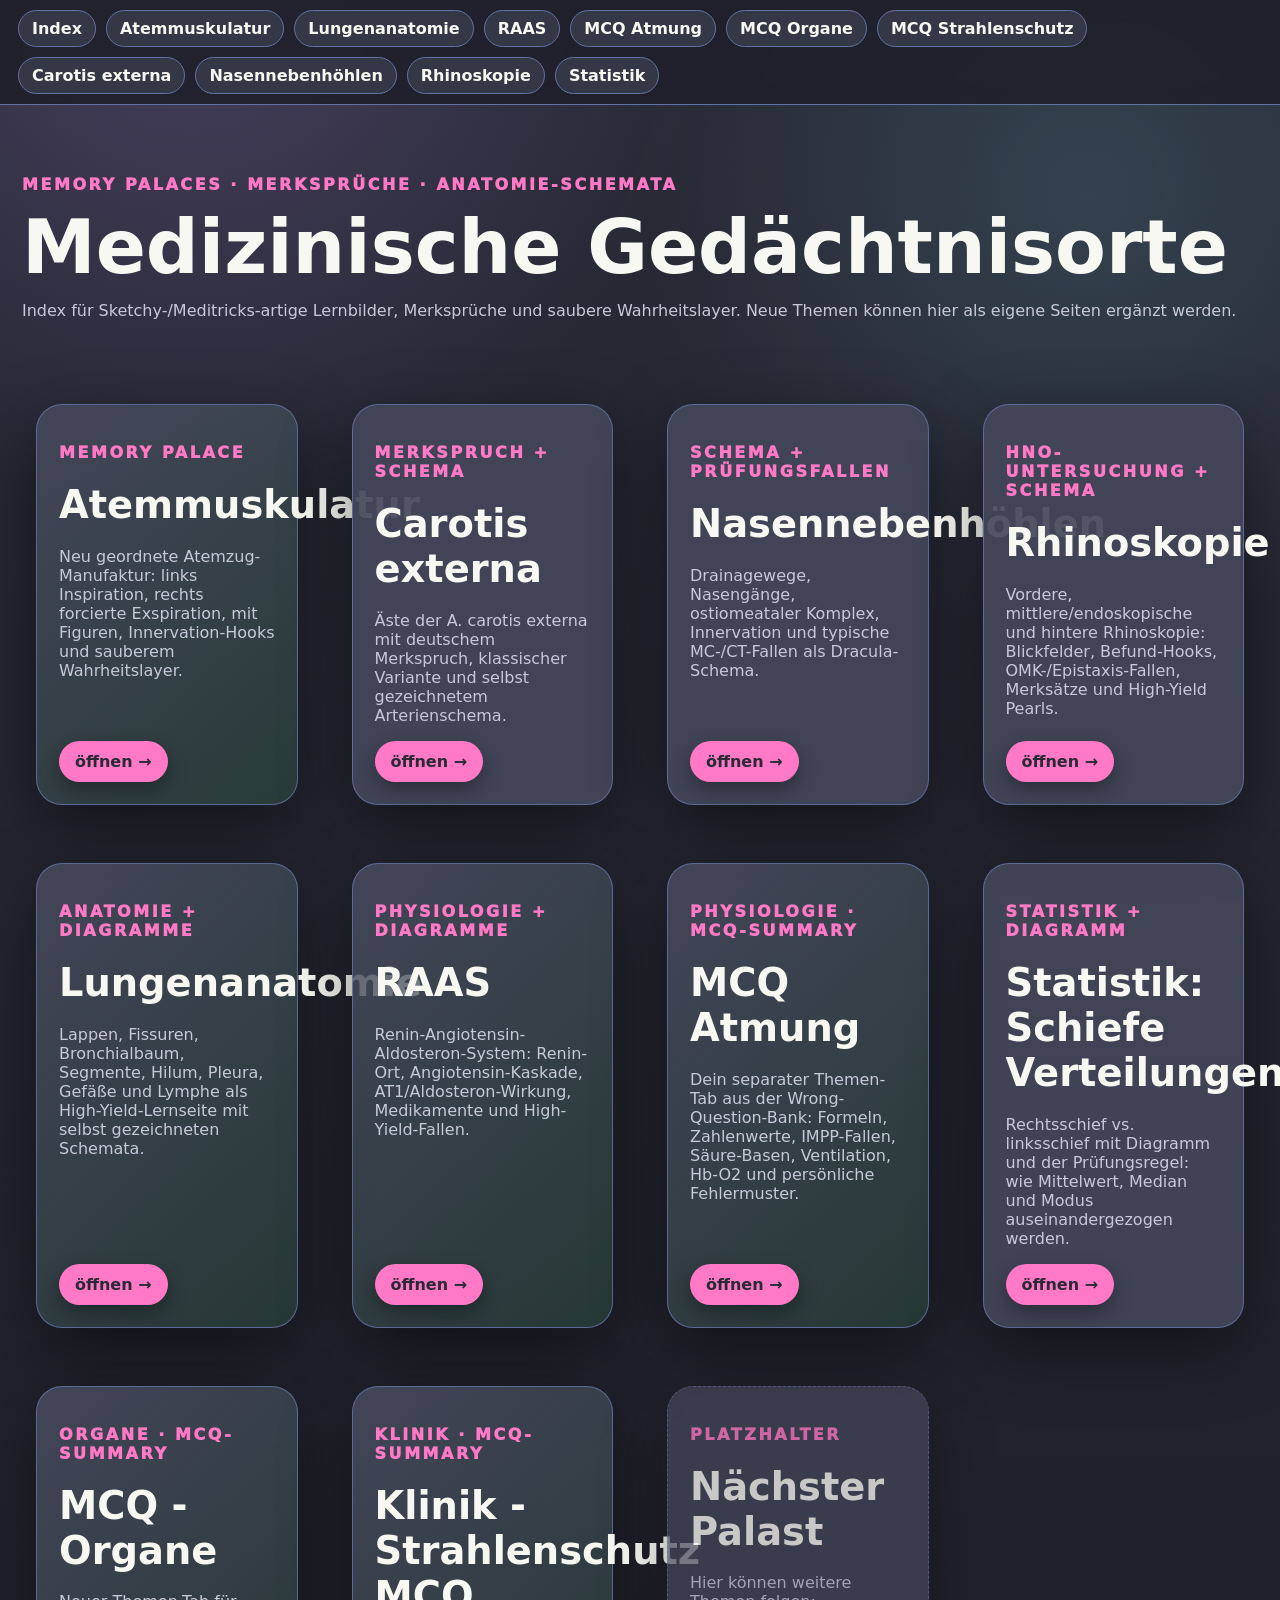
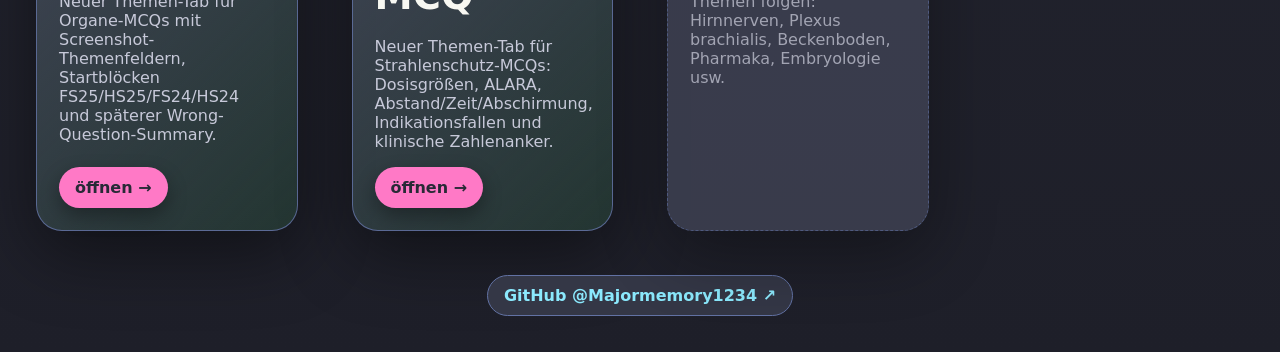
==== commit bb8541f3: "chore: link site to GitHub profile" ====
--- a/index.html
+++ b/index.html
@@ -88,5 +88,8 @@
     </article>
   </section>
 </main>
+<footer class="site-footer">
+  <a href="https://github.com/Majormemory1234" target="_blank" rel="noopener noreferrer">GitHub @Majormemory1234 ↗</a>
+</footer>
 </body>
 </html>
--- a/style.css
+++ b/style.css
@@ -49,4 +49,5 @@
 .integrated-wrap{position:relative;line-height:0}.integrated-wrap>img{display:block}.hotspot{position:absolute;transform:translate(-50%,-50%);min-width:clamp(34px,4.2vw,64px);height:clamp(34px,4.2vw,64px);padding:0 8px;border-radius:999px;border:3px solid var(--text);background:var(--red);color:#fff;font-weight:1000;font-size:clamp(12px,1.35vw,20px);display:grid;place-items:center;box-shadow:0 0 0 4px rgba(255,85,85,.42),0 5px 18px #000b;cursor:pointer;z-index:3;line-height:1}.hotspot:hover,.hotspot.active{background:var(--pink);color:#282a36;box-shadow:0 0 0 7px #fff7,0 0 0 13px rgba(255,121,198,.36),0 8px 22px #000c;scale:1.12}.scene-legend{position:absolute;right:1.2%;bottom:1.2%;z-index:4;line-height:1.2;width:min(340px,34%);max-height:38%;overflow:auto;background:rgba(40,42,54,.90);backdrop-filter:blur(7px);border:3px solid var(--pink);border-radius:16px;padding:10px 12px;box-shadow:0 15px 45px #0009;color:var(--text);font-size:clamp(12px,1.05vw,15px)}.scene-legend b{display:block;font-size:clamp(14px,1.25vw,19px);color:var(--yellow)}.scene-legend span{display:block;margin-top:6px;color:var(--muted)}.scene-legend a{display:inline-block;margin-top:8px;color:var(--cyan);font-weight:900}.open-full{margin:.75rem 0 0}.focus{display:grid;grid-template-columns:1fr;gap:18px}.zone{display:inline-block;background:var(--surface-2);border:1px solid var(--comment);border-radius:999px;padding:.25rem .65rem;color:var(--cyan);font-weight:900}
 table{width:100%;border-collapse:collapse;overflow:hidden;border-radius:16px;background:var(--surface-3)}.legend{overflow-x:auto}th,td{padding:12px 14px;border-bottom:1px solid rgba(98,114,164,.45);vertical-align:top}th{text-align:left;color:var(--yellow);background:#343746}td{color:var(--muted)}td b{color:var(--text)}tr.active,tr:hover{background:rgba(139,233,253,.08)}
 .topo-note ul{padding-left:1.35rem}.topo-note li{margin:.55rem 0}.exam-note{background:rgba(52,55,70,.9)}
+.site-footer{max-width:1450px;margin:24px auto 0;padding:0 22px 36px;text-align:center}.site-footer a{display:inline-block;padding:10px 16px;border:1px solid var(--comment);border-radius:999px;background:var(--surface-2);color:var(--cyan);text-decoration:none}.site-footer a:hover{border-color:var(--pink);color:var(--pink)}
 @media(max-width:760px){.mnemonic-spotlight{grid-template-columns:1fr}.scene-legend{position:static;width:auto;max-height:none;margin-top:10px;border-radius:14px}.integrated-wrap{line-height:normal}.hotspot{min-width:32px;height:32px;font-size:12px}.poster,.focus,section{margin:14px 10px;padding:16px}}
